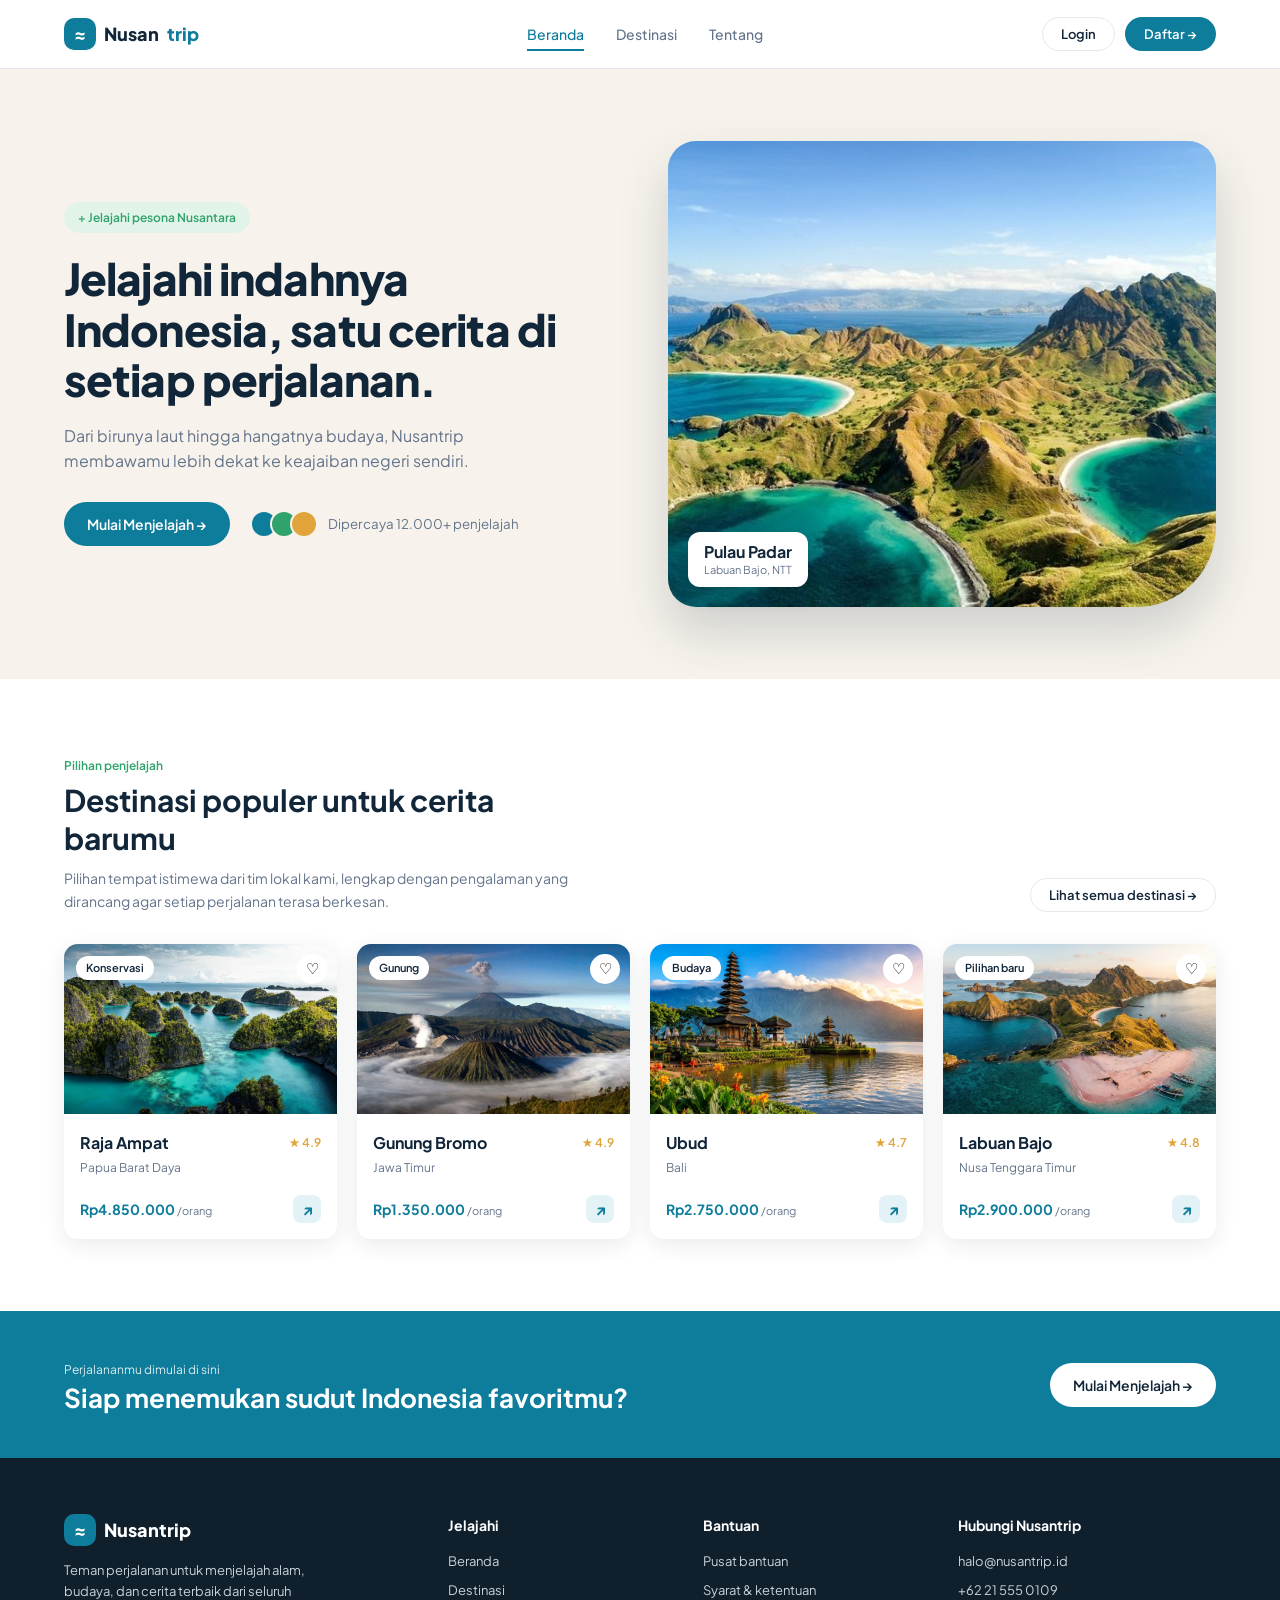
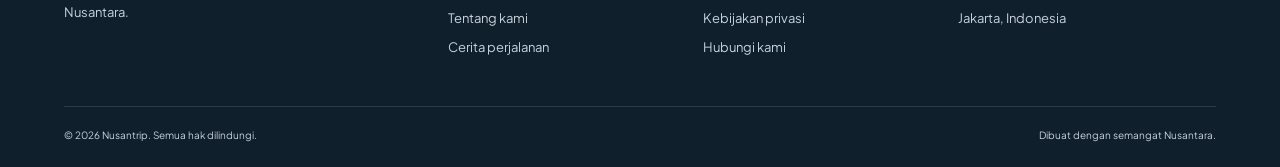
==== index.html @ 9612b887 "BAB 2 HTML: Tambah struktur dan styling halaman index" ====
<!DOCTYPE html>
<html lang="id">
<head>
  <meta charset="UTF-8">
  <meta name="viewport" content="width=device-width, initial-scale=1">
  <title>Nusantrip - Jelajahi Indahnya Indonesia</title>
  <link rel="preconnect" href="https://fonts.googleapis.com">
  <link rel="preconnect" href="https://fonts.gstatic.com" crossorigin>
  <link href="https://fonts.googleapis.com/css2?family=Plus+Jakarta+Sans:wght@400;500;600;700;800&display=swap" rel="stylesheet">
  <link rel="stylesheet" href="css/style.css">
  <link rel="stylesheet" href="css/index.css">
</head>
<body>

  <header class="navbar">
    <div class="container navbar-inner">
      <a href="index.html" class="logo"><span class="logo-icon">≈</span>Nusan<span>trip</span></a>

      <input type="checkbox" id="menu-toggle" class="menu-toggle">
      <label for="menu-toggle" class="hamburger" aria-label="Buka menu">☰</label>

      <nav class="nav-menu">
        <ul>
          <li><a href="index.html" class="active">Beranda</a></li>
          <li><a href="#destinasi">Destinasi</a></li>
          <li><a href="#tentang">Tentang</a></li>
        </ul>
        <div class="nav-actions">
          <a href="login.html" class="btn btn-outline btn-sm">Login</a>
          <a href="register.html" class="btn btn-primary btn-sm">Daftar →</a>
        </div>
      </nav>
    </div>
  </header>

  <main>
    <section class="hero" id="tentang">
      <div class="container hero-inner">
        <div class="hero-text">
          <span class="badge">+ Jelajahi pesona Nusantara</span>
          <h1>Jelajahi indahnya Indonesia, satu cerita di setiap perjalanan.</h1>
          <p>Dari birunya laut hingga hangatnya budaya, Nusantrip membawamu lebih dekat ke keajaiban negeri sendiri.</p>
          <div class="hero-cta">
            <a href="#destinasi" class="btn btn-primary">Mulai Menjelajah →</a>
            <div class="proof">
              <span class="avatars"><i></i><i></i><i></i></span>
              <small>Dipercaya 12.000+ penjelajah</small>
            </div>
          </div>
        </div>
        <div class="hero-image">
          <img src="img/hero-pulau-padar.jpg" alt="Pemandangan Pulau Padar">
          <div class="location-tag">
            <strong>Pulau Padar</strong>
            <small>Labuan Bajo, NTT</small>
          </div>
        </div>
      </div>
    </section>

    <section class="destinations" id="destinasi">
      <div class="container">
        <div class="section-head">
          <div>
            <span class="eyebrow">Pilihan penjelajah</span>
            <h2>Destinasi populer untuk cerita barumu</h2>
            <p>Pilihan tempat istimewa dari tim lokal kami, lengkap dengan pengalaman yang dirancang agar setiap perjalanan terasa berkesan.</p>
          </div>
          <a href="#destinasi" class="btn btn-outline btn-sm">Lihat semua destinasi →</a>
        </div>

        <div class="cards">
          <article class="card">
            <div class="card-img">
              <img src="img/raja-ampat.jpg" alt="Raja Ampat">
              <span class="tag">Konservasi</span><button class="fav" aria-label="Simpan">♡</button>
            </div>
            <div class="card-body">
              <div class="card-title"><h3>Raja Ampat</h3><span class="rating">★ 4.9</span></div>
              <p class="place">Papua Barat Daya</p>
              <div class="card-foot"><span class="price">Rp4.850.000 <small>/orang</small></span><a href="#" class="go" aria-label="Lihat Raja Ampat">↗</a></div>
            </div>
          </article>

          <article class="card">
            <div class="card-img">
              <img src="img/gunung-bromo.jpg" alt="Gunung Bromo">
              <span class="tag">Gunung</span><button class="fav" aria-label="Simpan">♡</button>
            </div>
            <div class="card-body">
              <div class="card-title"><h3>Gunung Bromo</h3><span class="rating">★ 4.9</span></div>
              <p class="place">Jawa Timur</p>
              <div class="card-foot"><span class="price">Rp1.350.000 <small>/orang</small></span><a href="#" class="go" aria-label="Lihat Gunung Bromo">↗</a></div>
            </div>
          </article>

          <article class="card">
            <div class="card-img">
              <img src="img/ubud.jpg" alt="Ubud">
              <span class="tag">Budaya</span><button class="fav" aria-label="Simpan">♡</button>
            </div>
            <div class="card-body">
              <div class="card-title"><h3>Ubud</h3><span class="rating">★ 4.7</span></div>
              <p class="place">Bali</p>
              <div class="card-foot"><span class="price">Rp2.750.000 <small>/orang</small></span><a href="#" class="go" aria-label="Lihat Ubud">↗</a></div>
            </div>
          </article>

          <article class="card">
            <div class="card-img">
              <img src="img/labuan-bajo.jpg" alt="Labuan Bajo">
              <span class="tag">Pilihan baru</span><button class="fav" aria-label="Simpan">♡</button>
            </div>
            <div class="card-body">
              <div class="card-title"><h3>Labuan Bajo</h3><span class="rating">★ 4.8</span></div>
              <p class="place">Nusa Tenggara Timur</p>
              <div class="card-foot"><span class="price">Rp2.900.000 <small>/orang</small></span><a href="#" class="go" aria-label="Lihat Labuan Bajo">↗</a></div>
            </div>
          </article>
        </div>
      </div>
    </section>

    <section class="cta">
      <div class="container cta-inner">
        <div>
          <small>Perjalananmu dimulai di sini</small>
          <h2>Siap menemukan sudut Indonesia favoritmu?</h2>
        </div>
        <a href="register.html" class="btn btn-white">Mulai Menjelajah →</a>
      </div>
    </section>
  </main>

  <footer class="footer">
    <div class="container">
      <div class="footer-grid">
        <div class="footer-brand">
          <a href="index.html" class="logo"><span class="logo-icon">≈</span>Nusantrip</a>
          <p>Teman perjalanan untuk menjelajah alam, budaya, dan cerita terbaik dari seluruh Nusantara.</p>
        </div>
        <div>
          <h4>Jelajahi</h4>
          <ul>
            <li><a href="index.html">Beranda</a></li>
            <li><a href="#destinasi">Destinasi</a></li>
            <li><a href="#tentang">Tentang kami</a></li>
            <li><a href="#">Cerita perjalanan</a></li>
          </ul>
        </div>
        <div>
          <h4>Bantuan</h4>
          <ul>
            <li><a href="#">Pusat bantuan</a></li>
            <li><a href="#">Syarat &amp; ketentuan</a></li>
            <li><a href="#">Kebijakan privasi</a></li>
            <li><a href="#">Hubungi kami</a></li>
          </ul>
        </div>
        <div>
          <h4>Hubungi Nusantrip</h4>
          <ul>
            <li>halo@nusantrip.id</li>
            <li>+62 21 555 0109</li>
            <li>Jakarta, Indonesia</li>
          </ul>
        </div>
      </div>
      <div class="footer-bottom">
        <small>© 2026 Nusantrip. Semua hak dilindungi.</small>
        <small>Dibuat dengan semangat Nusantara.</small>
      </div>
    </div>
  </footer>

</body>
</html>
---- css/style.css ----
/* ===== Variabel & reset ===== */
:root {
  --primary: #0e7c9b;
  --primary-dark: #0a6179;
  --accent: #2fa36b;
  --ink: #12263a;
  --muted: #64748b;
  --cream: #f7f3ec;
  --line: #e5e9ee;
  --white: #ffffff;
  --footer: #0f1f2c;
  --radius: 14px;
  --font: "Plus Jakarta Sans", system-ui, -apple-system, "Segoe UI", sans-serif;
}

* { margin: 0; padding: 0; box-sizing: border-box; }
html { scroll-behavior: smooth; }
body { font-family: var(--font); color: var(--ink); background: var(--white); line-height: 1.6; }
img { display: block; width: 100%; height: 100%; object-fit: cover; }
a { color: inherit; text-decoration: none; }
ul { list-style: none; }
.container { width: 100%; max-width: 1200px; margin: 0 auto; padding: 0 24px; }

:focus-visible { outline: 3px solid var(--accent); outline-offset: 2px; }

/* ===== Tombol ===== */
.btn {
  display: inline-flex; align-items: center; justify-content: center; gap: 6px;
  padding: 12px 22px; border-radius: 999px; border: 1px solid transparent;
  font: 600 14px var(--font); cursor: pointer; transition: background .2s, color .2s;
}
.btn-sm { padding: 8px 18px; font-size: 13px; }
.btn-primary { background: var(--primary); color: var(--white); }
.btn-primary:hover { background: var(--primary-dark); }
.btn-outline { background: var(--white); color: var(--ink); border-color: var(--line); }
.btn-outline:hover { border-color: var(--primary); color: var(--primary); }
.btn-white { background: var(--white); color: var(--ink); }
.btn-white:hover { background: var(--cream); }

/* ===== Logo & navbar ===== */
.logo { display: inline-flex; align-items: center; gap: 8px; font-weight: 800; font-size: 18px; }
.logo span:last-child { color: var(--primary); }
.logo-icon {
  display: grid; place-items: center; width: 32px; height: 32px; border-radius: 10px;
  background: var(--primary); color: var(--white) !important; font-size: 18px;
}
.navbar { position: sticky; top: 0; z-index: 10; background: var(--white); border-bottom: 1px solid var(--line); }
.navbar-inner { display: flex; align-items: center; justify-content: space-between; height: 68px; }
.nav-menu { display: flex; align-items: center; flex: 1; justify-content: space-between; margin-left: 48px; }
.nav-menu ul { display: flex; gap: 32px; margin: 0 auto; }
.nav-menu ul a { font-size: 14px; font-weight: 500; color: var(--muted); padding: 6px 0; }
.nav-menu ul a:hover, .nav-menu ul a.active { color: var(--primary); }
.nav-menu ul a.active { border-bottom: 2px solid var(--primary); }
.nav-actions { display: flex; gap: 10px; }
.menu-toggle, .hamburger { display: none; }

/* ===== Footer ===== */
.footer { background: var(--footer); color: #c6d2dc; padding: 56px 0 24px; }
.footer .logo { color: var(--white); }
.footer-grid { display: grid; grid-template-columns: 1.6fr 1fr 1fr 1.2fr; gap: 40px; }
.footer-brand p { margin-top: 14px; font-size: 13px; max-width: 280px; }
.footer h4 { color: var(--white); font-size: 14px; margin-bottom: 14px; }
.footer li { font-size: 13px; margin-bottom: 8px; }
.footer a:hover { color: var(--white); }
.footer-bottom {
  display: flex; justify-content: space-between; gap: 12px; flex-wrap: wrap;
  margin-top: 40px; padding-top: 20px; border-top: 1px solid rgba(255,255,255,.12); font-size: 12px;
}

/* ===== Responsive: navbar & footer ===== */
@media (max-width: 900px) {
  .footer-grid { grid-template-columns: 1fr 1fr; }
}
@media (max-width: 768px) {
  .hamburger {
    display: grid; place-items: center; width: 40px; height: 40px; cursor: pointer;
    border: 1px solid var(--line); border-radius: 10px; font-size: 20px;
  }
  .nav-menu {
    display: none; position: absolute; top: 68px; left: 0; right: 0; margin: 0;
    flex-direction: column; align-items: stretch; gap: 16px; padding: 20px 24px;
    background: var(--white); border-bottom: 1px solid var(--line);
  }
  .menu-toggle:checked ~ .nav-menu { display: flex; }
  .nav-menu ul { flex-direction: column; gap: 8px; margin: 0; }
  .nav-actions .btn { flex: 1; }
}
@media (max-width: 520px) {
  .footer-grid { grid-template-columns: 1fr; }
}
---- css/index.css ----
/* ===== Hero ===== */
.hero { background: var(--cream); padding: 72px 0; }
.hero-inner { display: grid; grid-template-columns: 1fr 1fr; gap: 56px; align-items: center; }
.badge {
  display: inline-block; padding: 6px 14px; border-radius: 999px; margin-bottom: 20px;
  background: #e2f4ea; color: var(--accent); font-size: 12px; font-weight: 600;
}
.hero h1 { font-size: 44px; line-height: 1.15; font-weight: 800; letter-spacing: -0.02em; }
.hero-text p { margin: 18px 0 28px; color: var(--muted); max-width: 440px; }
.hero-cta { display: flex; align-items: center; flex-wrap: wrap; gap: 20px; }
.proof { display: flex; align-items: center; gap: 10px; color: var(--muted); }
.avatars { display: flex; }
.avatars i {
  width: 28px; height: 28px; border-radius: 50%; border: 2px solid var(--cream);
  margin-left: -8px; background: var(--primary);
}
.avatars i:first-child { margin-left: 0; }
.avatars i:nth-child(2) { background: var(--accent); }
.avatars i:nth-child(3) { background: #e0a43a; }

.hero-image {
  position: relative; aspect-ratio: 4 / 3.4; background: #cfd9df;
  border-radius: 28px 28px 80px 28px; box-shadow: 0 24px 50px rgba(18, 38, 58, .18);
}
.hero-image img { border-radius: inherit; }
.location-tag {
  position: absolute; left: 20px; bottom: 20px; padding: 10px 16px;
  background: var(--white); border-radius: 12px; box-shadow: 0 8px 20px rgba(0,0,0,.12);
}
.location-tag strong, .location-tag small { display: block; line-height: 1.3; }
.location-tag small { color: var(--muted); font-size: 11px; }

/* ===== Destinasi ===== */
.destinations { padding: 72px 0; }
.section-head { display: flex; justify-content: space-between; align-items: flex-end; gap: 24px; margin-bottom: 32px; }
.eyebrow { color: var(--accent); font-size: 12px; font-weight: 600; }
.section-head h2 { font-size: 30px; line-height: 1.25; margin: 6px 0 10px; max-width: 520px; }
.section-head p { color: var(--muted); font-size: 14px; max-width: 560px; }

.cards { display: grid; grid-template-columns: repeat(4, 1fr); gap: 20px; }
.card { background: var(--white); border-radius: var(--radius); box-shadow: 0 6px 22px rgba(18, 38, 58, .09); overflow: hidden; }
.card-img { position: relative; height: 170px; background: #cfd9df; }
.tag {
  position: absolute; top: 12px; left: 12px; padding: 3px 10px; border-radius: 999px;
  background: var(--white); font-size: 11px; font-weight: 600;
}
.fav {
  position: absolute; top: 10px; right: 10px; width: 30px; height: 30px; border: 0; border-radius: 50%;
  background: var(--white); cursor: pointer; font-size: 15px;
}
.fav:hover { color: #e0475b; }
.card-body { padding: 16px; }
.card-title { display: flex; justify-content: space-between; align-items: center; }
.card-title h3 { font-size: 16px; }
.rating { font-size: 12px; font-weight: 600; color: #e0a43a; }
.place { font-size: 12px; color: var(--muted); margin: 2px 0 18px; }
.card-foot { display: flex; justify-content: space-between; align-items: center; }
.price { font-size: 14px; font-weight: 700; color: var(--primary); }
.price small { font-weight: 400; color: var(--muted); font-size: 11px; }
.go {
  display: grid; place-items: center; width: 28px; height: 28px; border-radius: 8px;
  background: #e3f2f6; color: var(--primary); font-weight: 700;
}
.go:hover { background: var(--primary); color: var(--white); }

/* ===== CTA ===== */
.cta { background: var(--primary); color: var(--white); padding: 44px 0; }
.cta-inner { display: flex; justify-content: space-between; align-items: center; gap: 24px; }
.cta small { font-size: 12px; opacity: .85; }
.cta h2 { font-size: 26px; line-height: 1.3; }

/* ===== Responsive: Index ===== */
@media (max-width: 1024px) {
  .cards { grid-template-columns: repeat(2, 1fr); }
  .hero h1 { font-size: 38px; }
}
@media (max-width: 768px) {
  .hero { padding: 48px 0; }
  .hero-inner { grid-template-columns: 1fr; gap: 36px; }
  .hero h1 { font-size: 32px; }
  .section-head, .cta-inner { flex-direction: column; align-items: flex-start; }
  .destinations { padding: 48px 0; }
}
@media (max-width: 520px) {
  .cards { grid-template-columns: 1fr; }
  .hero h1 { font-size: 28px; }
  .section-head h2 { font-size: 24px; }
  .cta h2 { font-size: 22px; }
}
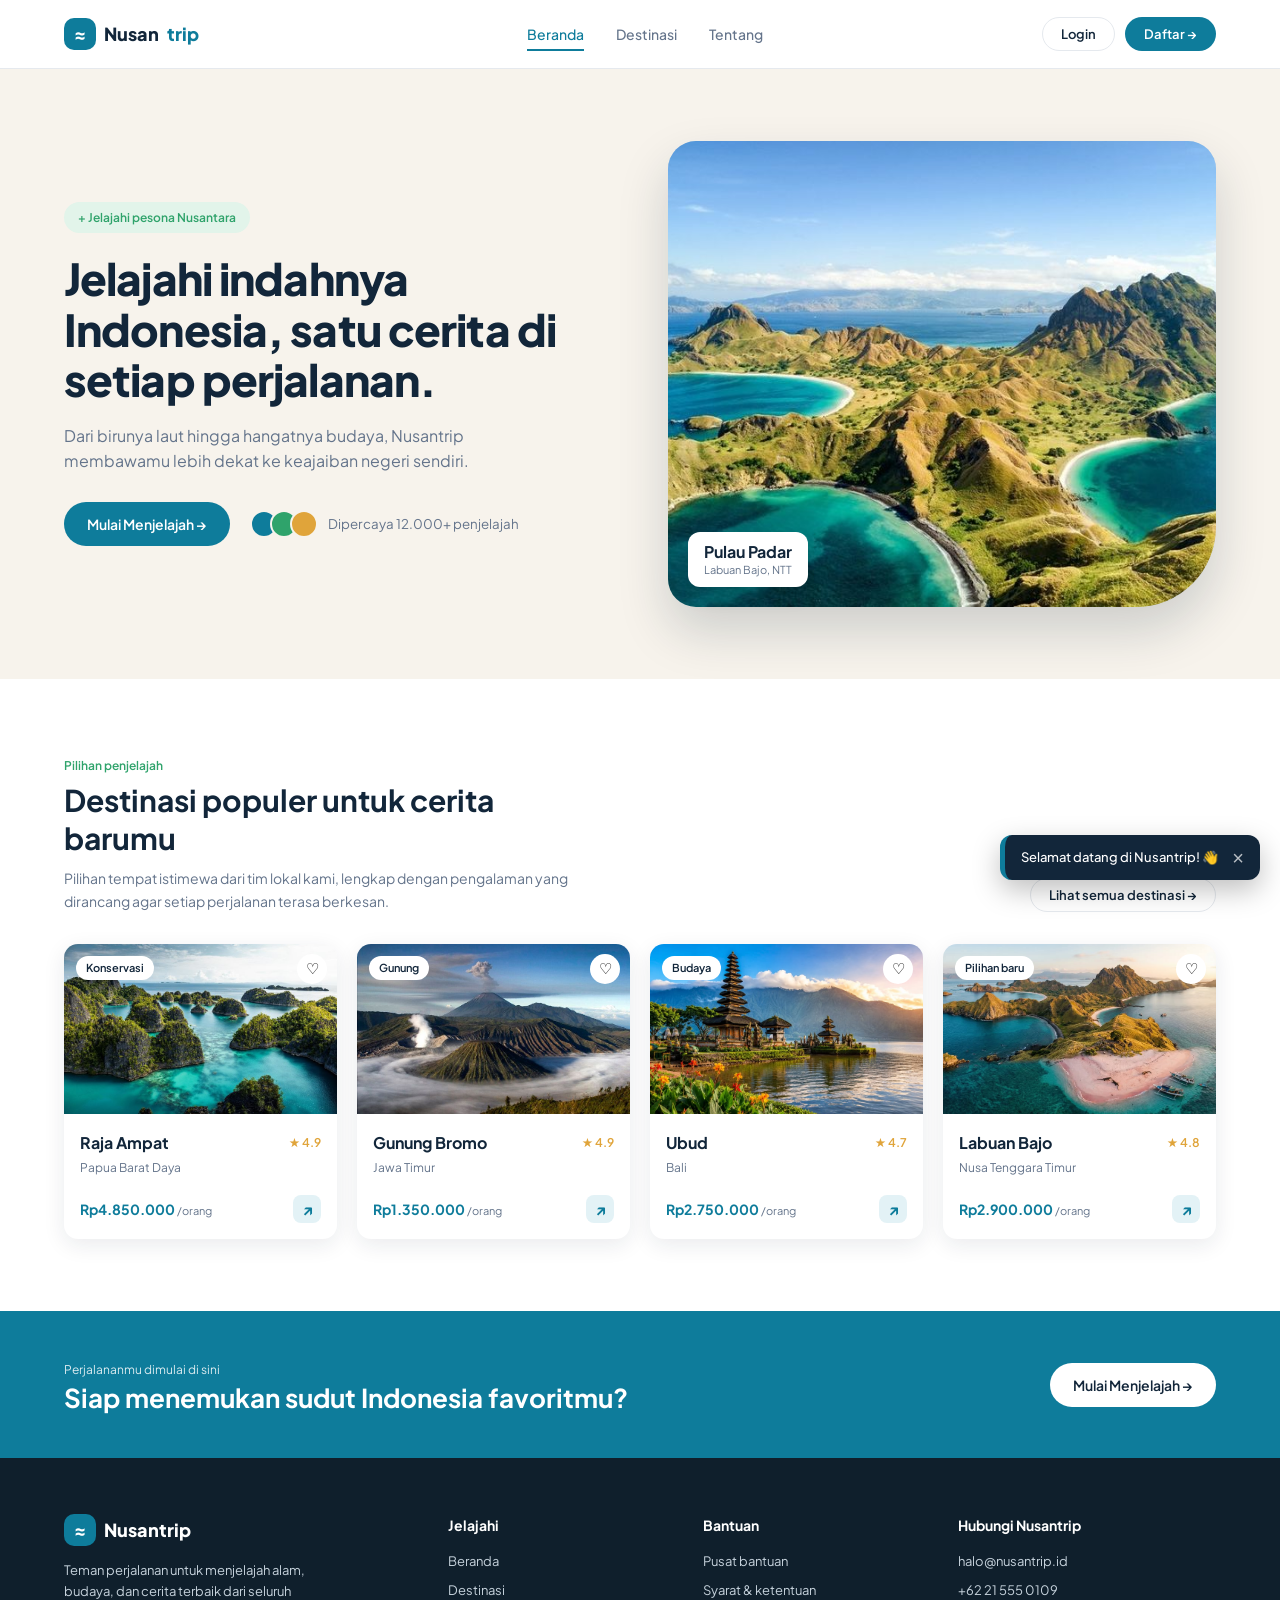
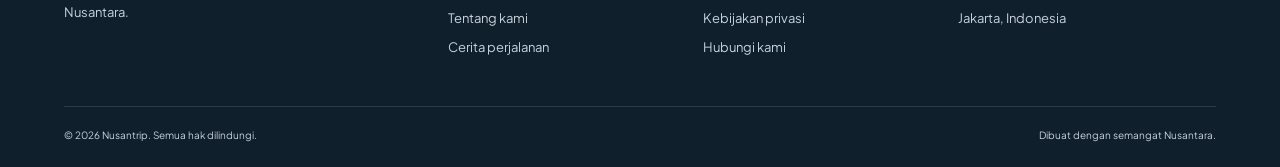
==== commit 0cf3da82: "BAB 4 JS: Tambah popup box, event, web storage, fetch, dan popup modal" ====
--- a/index.html
+++ b/index.html
@@ -1,177 +1,202 @@
-<!DOCTYPE html>
+<!doctype html>
 <html lang="id">
-<head>
-  <meta charset="UTF-8">
-  <meta name="viewport" content="width=device-width, initial-scale=1">
-  <title>Nusantrip - Jelajahi Indahnya Indonesia</title>
-  <link rel="preconnect" href="https://fonts.googleapis.com">
-  <link rel="preconnect" href="https://fonts.gstatic.com" crossorigin>
-  <link href="https://fonts.googleapis.com/css2?family=Plus+Jakarta+Sans:wght@400;500;600;700;800&display=swap" rel="stylesheet">
-  <link rel="stylesheet" href="css/style.css">
-  <link rel="stylesheet" href="css/index.css">
-</head>
-<body>
-
-  <header class="navbar">
-    <div class="container navbar-inner">
-      <a href="index.html" class="logo"><span class="logo-icon">≈</span>Nusan<span>trip</span></a>
-
-      <input type="checkbox" id="menu-toggle" class="menu-toggle">
-      <label for="menu-toggle" class="hamburger" aria-label="Buka menu">☰</label>
-
-      <nav class="nav-menu">
-        <ul>
-          <li><a href="index.html" class="active">Beranda</a></li>
-          <li><a href="#destinasi">Destinasi</a></li>
-          <li><a href="#tentang">Tentang</a></li>
-        </ul>
-        <div class="nav-actions">
-          <a href="login.html" class="btn btn-outline btn-sm">Login</a>
-          <a href="register.html" class="btn btn-primary btn-sm">Daftar →</a>
-        </div>
-      </nav>
-    </div>
-  </header>
-
-  <main>
-    <section class="hero" id="tentang">
-      <div class="container hero-inner">
-        <div class="hero-text">
-          <span class="badge">+ Jelajahi pesona Nusantara</span>
-          <h1>Jelajahi indahnya Indonesia, satu cerita di setiap perjalanan.</h1>
-          <p>Dari birunya laut hingga hangatnya budaya, Nusantrip membawamu lebih dekat ke keajaiban negeri sendiri.</p>
-          <div class="hero-cta">
-            <a href="#destinasi" class="btn btn-primary">Mulai Menjelajah →</a>
-            <div class="proof">
-              <span class="avatars"><i></i><i></i><i></i></span>
-              <small>Dipercaya 12.000+ penjelajah</small>
+  <head>
+    <meta charset="UTF-8" />
+    <meta name="viewport" content="width=device-width, initial-scale=1" />
+    <title>Nusantrip - Jelajahi Indahnya Indonesia</title>
+    <link rel="preconnect" href="https://fonts.googleapis.com" />
+    <link rel="preconnect" href="https://fonts.gstatic.com" crossorigin />
+    <link href="https://fonts.googleapis.com/css2?family=Plus+Jakarta+Sans:wght@400;500;600;700;800&display=swap" rel="stylesheet" />
+    <link rel="stylesheet" href="css/style.css" />
+    <link rel="stylesheet" href="css/index.css" />
+  </head>
+  <body>
+    <header class="navbar">
+      <div class="container navbar-inner">
+        <a href="index.html" class="logo"><span class="logo-icon">≈</span>Nusan<span>trip</span></a>
+
+        <input type="checkbox" id="menu-toggle" class="menu-toggle" />
+        <label for="menu-toggle" class="hamburger" aria-label="Buka menu">☰</label>
+
+        <nav class="nav-menu">
+          <ul>
+            <li><a href="index.html" class="active">Beranda</a></li>
+            <li><a href="#destinasi">Destinasi</a></li>
+            <li><a href="#tentang">Tentang</a></li>
+          </ul>
+          <div class="nav-actions">
+            <a href="login.html" class="btn btn-outline btn-sm">Login</a>
+            <a href="register.html" class="btn btn-primary btn-sm">Daftar →</a>
+          </div>
+        </nav>
+      </div>
+    </header>
+
+    <main>
+      <section class="hero" id="tentang">
+        <div class="container hero-inner">
+          <div class="hero-text">
+            <span class="badge">+ Jelajahi pesona Nusantara</span>
+            <h1>Jelajahi indahnya Indonesia, satu cerita di setiap perjalanan.</h1>
+            <p>Dari birunya laut hingga hangatnya budaya, Nusantrip membawamu lebih dekat ke keajaiban negeri sendiri.</p>
+            <div class="hero-cta">
+              <a href="#destinasi" class="btn btn-primary">Mulai Menjelajah →</a>
+              <div class="proof">
+                <span class="avatars"><i></i><i></i><i></i></span>
+                <small>Dipercaya 12.000+ penjelajah</small>
+              </div>
             </div>
           </div>
-        </div>
-        <div class="hero-image">
-          <img src="img/hero-pulau-padar.jpg" alt="Pemandangan Pulau Padar">
-          <div class="location-tag">
-            <strong>Pulau Padar</strong>
-            <small>Labuan Bajo, NTT</small>
-          </div>
+          <div class="hero-image">
+            <img src="img/hero-pulau-padar.jpg" alt="Pemandangan Pulau Padar" />
+            <div class="location-tag">
+              <strong>Pulau Padar</strong>
+              <small>Labuan Bajo, NTT</small>
+            </div>
+          </div>
+        </div>
+      </section>
+
+      <section class="destinations" id="destinasi">
+        <div class="container">
+          <div class="section-head">
+            <div>
+              <span class="eyebrow">Pilihan penjelajah</span>
+              <h2>Destinasi populer untuk cerita barumu</h2>
+              <p>Pilihan tempat istimewa dari tim lokal kami, lengkap dengan pengalaman yang dirancang agar setiap perjalanan terasa berkesan.</p>
+            </div>
+            <a href="#destinasi" class="btn btn-outline btn-sm">Lihat semua destinasi →</a>
+          </div>
+
+          <div class="cards">
+            <article class="card">
+              <div class="card-img">
+                <img src="img/raja-ampat.jpg" alt="Raja Ampat" />
+                <span class="tag">Konservasi</span><button class="fav" aria-label="Simpan">♡</button>
+              </div>
+              <div class="card-body">
+                <div class="card-title">
+                  <h3>Raja Ampat</h3>
+                  <span class="rating">★ 4.9</span>
+                </div>
+                <p class="place">Papua Barat Daya</p>
+                <div class="card-foot">
+                  <span class="price">Rp4.850.000 <small>/orang</small></span
+                  ><a href="#" class="go" aria-label="Lihat Raja Ampat">↗</a>
+                </div>
+              </div>
+            </article>
+
+            <article class="card">
+              <div class="card-img">
+                <img src="img/gunung-bromo.jpg" alt="Gunung Bromo" />
+                <span class="tag">Gunung</span><button class="fav" aria-label="Simpan">♡</button>
+              </div>
+              <div class="card-body">
+                <div class="card-title">
+                  <h3>Gunung Bromo</h3>
+                  <span class="rating">★ 4.9</span>
+                </div>
+                <p class="place">Jawa Timur</p>
+                <div class="card-foot">
+                  <span class="price">Rp1.350.000 <small>/orang</small></span
+                  ><a href="#" class="go" aria-label="Lihat Gunung Bromo">↗</a>
+                </div>
+              </div>
+            </article>
+
+            <article class="card">
+              <div class="card-img">
+                <img src="img/ubud.jpg" alt="Ubud" />
+                <span class="tag">Budaya</span><button class="fav" aria-label="Simpan">♡</button>
+              </div>
+              <div class="card-body">
+                <div class="card-title">
+                  <h3>Ubud</h3>
+                  <span class="rating">★ 4.7</span>
+                </div>
+                <p class="place">Bali</p>
+                <div class="card-foot">
+                  <span class="price">Rp2.750.000 <small>/orang</small></span
+                  ><a href="#" class="go" aria-label="Lihat Ubud">↗</a>
+                </div>
+              </div>
+            </article>
+
+            <article class="card">
+              <div class="card-img">
+                <img src="img/labuan-bajo.jpg" alt="Labuan Bajo" />
+                <span class="tag">Pilihan baru</span><button class="fav" aria-label="Simpan">♡</button>
+              </div>
+              <div class="card-body">
+                <div class="card-title">
+                  <h3>Labuan Bajo</h3>
+                  <span class="rating">★ 4.8</span>
+                </div>
+                <p class="place">Nusa Tenggara Timur</p>
+                <div class="card-foot">
+                  <span class="price">Rp2.900.000 <small>/orang</small></span
+                  ><a href="#" class="go" aria-label="Lihat Labuan Bajo">↗</a>
+                </div>
+              </div>
+            </article>
+          </div>
+        </div>
+      </section>
+
+      <section class="cta">
+        <div class="container cta-inner">
+          <div>
+            <small>Perjalananmu dimulai di sini</small>
+            <h2>Siap menemukan sudut Indonesia favoritmu?</h2>
+          </div>
+          <a href="register.html" class="btn btn-white">Mulai Menjelajah →</a>
+        </div>
+      </section>
+    </main>
+
+    <footer class="footer">
+      <div class="container">
+        <div class="footer-grid">
+          <div class="footer-brand">
+            <a href="index.html" class="logo"><span class="logo-icon">≈</span>Nusantrip</a>
+            <p>Teman perjalanan untuk menjelajah alam, budaya, dan cerita terbaik dari seluruh Nusantara.</p>
+          </div>
+          <div>
+            <h4>Jelajahi</h4>
+            <ul>
+              <li><a href="index.html">Beranda</a></li>
+              <li><a href="#destinasi">Destinasi</a></li>
+              <li><a href="#tentang">Tentang kami</a></li>
+              <li><a href="#">Cerita perjalanan</a></li>
+            </ul>
+          </div>
+          <div>
+            <h4>Bantuan</h4>
+            <ul>
+              <li><a href="#">Pusat bantuan</a></li>
+              <li><a href="#">Syarat &amp; ketentuan</a></li>
+              <li><a href="#">Kebijakan privasi</a></li>
+              <li><a href="#">Hubungi kami</a></li>
+            </ul>
+          </div>
+          <div>
+            <h4>Hubungi Nusantrip</h4>
+            <ul>
+              <li>halo@nusantrip.id</li>
+              <li>+62 21 555 0109</li>
+              <li>Jakarta, Indonesia</li>
+            </ul>
+          </div>
+        </div>
+        <div class="footer-bottom">
+          <small>© <span id="tahun">2026</span> Nusantrip. Semua hak dilindungi.</small>
+          <small>Dibuat dengan semangat Nusantara.</small>
         </div>
       </div>
-    </section>
-
-    <section class="destinations" id="destinasi">
-      <div class="container">
-        <div class="section-head">
-          <div>
-            <span class="eyebrow">Pilihan penjelajah</span>
-            <h2>Destinasi populer untuk cerita barumu</h2>
-            <p>Pilihan tempat istimewa dari tim lokal kami, lengkap dengan pengalaman yang dirancang agar setiap perjalanan terasa berkesan.</p>
-          </div>
-          <a href="#destinasi" class="btn btn-outline btn-sm">Lihat semua destinasi →</a>
-        </div>
-
-        <div class="cards">
-          <article class="card">
-            <div class="card-img">
-              <img src="img/raja-ampat.jpg" alt="Raja Ampat">
-              <span class="tag">Konservasi</span><button class="fav" aria-label="Simpan">♡</button>
-            </div>
-            <div class="card-body">
-              <div class="card-title"><h3>Raja Ampat</h3><span class="rating">★ 4.9</span></div>
-              <p class="place">Papua Barat Daya</p>
-              <div class="card-foot"><span class="price">Rp4.850.000 <small>/orang</small></span><a href="#" class="go" aria-label="Lihat Raja Ampat">↗</a></div>
-            </div>
-          </article>
-
-          <article class="card">
-            <div class="card-img">
-              <img src="img/gunung-bromo.jpg" alt="Gunung Bromo">
-              <span class="tag">Gunung</span><button class="fav" aria-label="Simpan">♡</button>
-            </div>
-            <div class="card-body">
-              <div class="card-title"><h3>Gunung Bromo</h3><span class="rating">★ 4.9</span></div>
-              <p class="place">Jawa Timur</p>
-              <div class="card-foot"><span class="price">Rp1.350.000 <small>/orang</small></span><a href="#" class="go" aria-label="Lihat Gunung Bromo">↗</a></div>
-            </div>
-          </article>
-
-          <article class="card">
-            <div class="card-img">
-              <img src="img/ubud.jpg" alt="Ubud">
-              <span class="tag">Budaya</span><button class="fav" aria-label="Simpan">♡</button>
-            </div>
-            <div class="card-body">
-              <div class="card-title"><h3>Ubud</h3><span class="rating">★ 4.7</span></div>
-              <p class="place">Bali</p>
-              <div class="card-foot"><span class="price">Rp2.750.000 <small>/orang</small></span><a href="#" class="go" aria-label="Lihat Ubud">↗</a></div>
-            </div>
-          </article>
-
-          <article class="card">
-            <div class="card-img">
-              <img src="img/labuan-bajo.jpg" alt="Labuan Bajo">
-              <span class="tag">Pilihan baru</span><button class="fav" aria-label="Simpan">♡</button>
-            </div>
-            <div class="card-body">
-              <div class="card-title"><h3>Labuan Bajo</h3><span class="rating">★ 4.8</span></div>
-              <p class="place">Nusa Tenggara Timur</p>
-              <div class="card-foot"><span class="price">Rp2.900.000 <small>/orang</small></span><a href="#" class="go" aria-label="Lihat Labuan Bajo">↗</a></div>
-            </div>
-          </article>
-        </div>
-      </div>
-    </section>
-
-    <section class="cta">
-      <div class="container cta-inner">
-        <div>
-          <small>Perjalananmu dimulai di sini</small>
-          <h2>Siap menemukan sudut Indonesia favoritmu?</h2>
-        </div>
-        <a href="register.html" class="btn btn-white">Mulai Menjelajah →</a>
-      </div>
-    </section>
-  </main>
-
-  <footer class="footer">
-    <div class="container">
-      <div class="footer-grid">
-        <div class="footer-brand">
-          <a href="index.html" class="logo"><span class="logo-icon">≈</span>Nusantrip</a>
-          <p>Teman perjalanan untuk menjelajah alam, budaya, dan cerita terbaik dari seluruh Nusantara.</p>
-        </div>
-        <div>
-          <h4>Jelajahi</h4>
-          <ul>
-            <li><a href="index.html">Beranda</a></li>
-            <li><a href="#destinasi">Destinasi</a></li>
-            <li><a href="#tentang">Tentang kami</a></li>
-            <li><a href="#">Cerita perjalanan</a></li>
-          </ul>
-        </div>
-        <div>
-          <h4>Bantuan</h4>
-          <ul>
-            <li><a href="#">Pusat bantuan</a></li>
-            <li><a href="#">Syarat &amp; ketentuan</a></li>
-            <li><a href="#">Kebijakan privasi</a></li>
-            <li><a href="#">Hubungi kami</a></li>
-          </ul>
-        </div>
-        <div>
-          <h4>Hubungi Nusantrip</h4>
-          <ul>
-            <li>halo@nusantrip.id</li>
-            <li>+62 21 555 0109</li>
-            <li>Jakarta, Indonesia</li>
-          </ul>
-        </div>
-      </div>
-      <div class="footer-bottom">
-        <small>© 2026 Nusantrip. Semua hak dilindungi.</small>
-        <small>Dibuat dengan semangat Nusantara.</small>
-      </div>
-    </div>
-  </footer>
-
-</body>
+    </footer>
+
+    <script src="js/modal.js"></script>
+    <script src="js/script.js"></script>
+  </body>
 </html>
--- a/css/style.css
+++ b/css/style.css
@@ -13,78 +13,404 @@
   --font: "Plus Jakarta Sans", system-ui, -apple-system, "Segoe UI", sans-serif;
 }
 
-* { margin: 0; padding: 0; box-sizing: border-box; }
-html { scroll-behavior: smooth; }
-body { font-family: var(--font); color: var(--ink); background: var(--white); line-height: 1.6; }
-img { display: block; width: 100%; height: 100%; object-fit: cover; }
-a { color: inherit; text-decoration: none; }
-ul { list-style: none; }
-.container { width: 100%; max-width: 1200px; margin: 0 auto; padding: 0 24px; }
-
-:focus-visible { outline: 3px solid var(--accent); outline-offset: 2px; }
+* {
+  margin: 0;
+  padding: 0;
+  box-sizing: border-box;
+}
+html {
+  scroll-behavior: smooth;
+}
+body {
+  font-family: var(--font);
+  color: var(--ink);
+  background: var(--white);
+  line-height: 1.6;
+}
+img {
+  display: block;
+  width: 100%;
+  height: 100%;
+  object-fit: cover;
+}
+a {
+  color: inherit;
+  text-decoration: none;
+}
+ul {
+  list-style: none;
+}
+.container {
+  width: 100%;
+  max-width: 1200px;
+  margin: 0 auto;
+  padding: 0 24px;
+}
+
+:focus-visible {
+  outline: 3px solid var(--accent);
+  outline-offset: 2px;
+}
 
 /* ===== Tombol ===== */
 .btn {
-  display: inline-flex; align-items: center; justify-content: center; gap: 6px;
-  padding: 12px 22px; border-radius: 999px; border: 1px solid transparent;
-  font: 600 14px var(--font); cursor: pointer; transition: background .2s, color .2s;
-}
-.btn-sm { padding: 8px 18px; font-size: 13px; }
-.btn-primary { background: var(--primary); color: var(--white); }
-.btn-primary:hover { background: var(--primary-dark); }
-.btn-outline { background: var(--white); color: var(--ink); border-color: var(--line); }
-.btn-outline:hover { border-color: var(--primary); color: var(--primary); }
-.btn-white { background: var(--white); color: var(--ink); }
-.btn-white:hover { background: var(--cream); }
+  display: inline-flex;
+  align-items: center;
+  justify-content: center;
+  gap: 6px;
+  padding: 12px 22px;
+  border-radius: 999px;
+  border: 1px solid transparent;
+  font: 600 14px var(--font);
+  cursor: pointer;
+  transition:
+    background 0.2s,
+    color 0.2s;
+}
+.btn-sm {
+  padding: 8px 18px;
+  font-size: 13px;
+}
+.btn-primary {
+  background: var(--primary);
+  color: var(--white);
+}
+.btn-primary:hover {
+  background: var(--primary-dark);
+}
+.btn-outline {
+  background: var(--white);
+  color: var(--ink);
+  border-color: var(--line);
+}
+.btn-outline:hover {
+  border-color: var(--primary);
+  color: var(--primary);
+}
+.btn-white {
+  background: var(--white);
+  color: var(--ink);
+}
+.btn-white:hover {
+  background: var(--cream);
+}
 
 /* ===== Logo & navbar ===== */
-.logo { display: inline-flex; align-items: center; gap: 8px; font-weight: 800; font-size: 18px; }
-.logo span:last-child { color: var(--primary); }
+.logo {
+  display: inline-flex;
+  align-items: center;
+  gap: 8px;
+  font-weight: 800;
+  font-size: 18px;
+}
+.logo span:last-child {
+  color: var(--primary);
+}
 .logo-icon {
-  display: grid; place-items: center; width: 32px; height: 32px; border-radius: 10px;
-  background: var(--primary); color: var(--white) !important; font-size: 18px;
-}
-.navbar { position: sticky; top: 0; z-index: 10; background: var(--white); border-bottom: 1px solid var(--line); }
-.navbar-inner { display: flex; align-items: center; justify-content: space-between; height: 68px; }
-.nav-menu { display: flex; align-items: center; flex: 1; justify-content: space-between; margin-left: 48px; }
-.nav-menu ul { display: flex; gap: 32px; margin: 0 auto; }
-.nav-menu ul a { font-size: 14px; font-weight: 500; color: var(--muted); padding: 6px 0; }
-.nav-menu ul a:hover, .nav-menu ul a.active { color: var(--primary); }
-.nav-menu ul a.active { border-bottom: 2px solid var(--primary); }
-.nav-actions { display: flex; gap: 10px; }
-.menu-toggle, .hamburger { display: none; }
+  display: grid;
+  place-items: center;
+  width: 32px;
+  height: 32px;
+  border-radius: 10px;
+  background: var(--primary);
+  color: var(--white) !important;
+  font-size: 18px;
+}
+.navbar {
+  position: sticky;
+  top: 0;
+  z-index: 10;
+  background: var(--white);
+  border-bottom: 1px solid var(--line);
+}
+.navbar-inner {
+  display: flex;
+  align-items: center;
+  justify-content: space-between;
+  height: 68px;
+}
+.nav-menu {
+  display: flex;
+  align-items: center;
+  flex: 1;
+  justify-content: space-between;
+  margin-left: 48px;
+}
+.nav-menu ul {
+  display: flex;
+  gap: 32px;
+  margin: 0 auto;
+}
+.nav-menu ul a {
+  font-size: 14px;
+  font-weight: 500;
+  color: var(--muted);
+  padding: 6px 0;
+}
+.nav-menu ul a:hover,
+.nav-menu ul a.active {
+  color: var(--primary);
+}
+.nav-menu ul a.active {
+  border-bottom: 2px solid var(--primary);
+}
+.nav-actions {
+  display: flex;
+  gap: 10px;
+}
+.menu-toggle,
+.hamburger {
+  display: none;
+}
 
 /* ===== Footer ===== */
-.footer { background: var(--footer); color: #c6d2dc; padding: 56px 0 24px; }
-.footer .logo { color: var(--white); }
-.footer-grid { display: grid; grid-template-columns: 1.6fr 1fr 1fr 1.2fr; gap: 40px; }
-.footer-brand p { margin-top: 14px; font-size: 13px; max-width: 280px; }
-.footer h4 { color: var(--white); font-size: 14px; margin-bottom: 14px; }
-.footer li { font-size: 13px; margin-bottom: 8px; }
-.footer a:hover { color: var(--white); }
+.footer {
+  background: var(--footer);
+  color: #c6d2dc;
+  padding: 56px 0 24px;
+}
+.footer .logo {
+  color: var(--white);
+}
+.footer-grid {
+  display: grid;
+  grid-template-columns: 1.6fr 1fr 1fr 1.2fr;
+  gap: 40px;
+}
+.footer-brand p {
+  margin-top: 14px;
+  font-size: 13px;
+  max-width: 280px;
+}
+.footer h4 {
+  color: var(--white);
+  font-size: 14px;
+  margin-bottom: 14px;
+}
+.footer li {
+  font-size: 13px;
+  margin-bottom: 8px;
+}
+.footer a:hover {
+  color: var(--white);
+}
 .footer-bottom {
-  display: flex; justify-content: space-between; gap: 12px; flex-wrap: wrap;
-  margin-top: 40px; padding-top: 20px; border-top: 1px solid rgba(255,255,255,.12); font-size: 12px;
+  display: flex;
+  justify-content: space-between;
+  gap: 12px;
+  flex-wrap: wrap;
+  margin-top: 40px;
+  padding-top: 20px;
+  border-top: 1px solid rgba(255, 255, 255, 0.12);
+  font-size: 12px;
 }
 
 /* ===== Responsive: navbar & footer ===== */
 @media (max-width: 900px) {
-  .footer-grid { grid-template-columns: 1fr 1fr; }
+  .footer-grid {
+    grid-template-columns: 1fr 1fr;
+  }
 }
 @media (max-width: 768px) {
   .hamburger {
-    display: grid; place-items: center; width: 40px; height: 40px; cursor: pointer;
-    border: 1px solid var(--line); border-radius: 10px; font-size: 20px;
+    display: grid;
+    place-items: center;
+    width: 40px;
+    height: 40px;
+    cursor: pointer;
+    border: 1px solid var(--line);
+    border-radius: 10px;
+    font-size: 20px;
   }
   .nav-menu {
-    display: none; position: absolute; top: 68px; left: 0; right: 0; margin: 0;
-    flex-direction: column; align-items: stretch; gap: 16px; padding: 20px 24px;
-    background: var(--white); border-bottom: 1px solid var(--line);
-  }
-  .menu-toggle:checked ~ .nav-menu { display: flex; }
-  .nav-menu ul { flex-direction: column; gap: 8px; margin: 0; }
-  .nav-actions .btn { flex: 1; }
+    display: none;
+    position: absolute;
+    top: 68px;
+    left: 0;
+    right: 0;
+    margin: 0;
+    flex-direction: column;
+    align-items: stretch;
+    gap: 16px;
+    padding: 20px 24px;
+    background: var(--white);
+    border-bottom: 1px solid var(--line);
+  }
+  .menu-toggle:checked ~ .nav-menu {
+    display: flex;
+  }
+  .nav-menu ul {
+    flex-direction: column;
+    gap: 8px;
+    margin: 0;
+  }
+  .nav-actions .btn {
+    flex: 1;
+  }
 }
 @media (max-width: 520px) {
-  .footer-grid { grid-template-columns: 1fr; }
-}
+  .footer-grid {
+    grid-template-columns: 1fr;
+  }
+}
+
+/* ===== Navbar saat di-scroll (BAB 3) ===== */
+.navbar.scrolled {
+  box-shadow: 0 6px 20px rgba(18, 38, 58, 0.1);
+}
+#fav-badge {
+  align-self: center;
+  padding: 4px 12px;
+  border-radius: 999px;
+  background: #fdecef;
+  color: #d6455a;
+  font-size: 12px;
+  font-weight: 700;
+}
+
+/* ===== Toast / Snackbar (BAB 3) ===== */
+#toast-container {
+  position: fixed;
+  right: 20px;
+  bottom: 20px;
+  z-index: 100;
+  display: flex;
+  flex-direction: column;
+  gap: 10px;
+  max-width: calc(100vw - 40px);
+}
+.toast {
+  display: flex;
+  align-items: center;
+  justify-content: space-between;
+  gap: 14px;
+  min-width: 260px;
+  padding: 12px 16px;
+  border-radius: 12px;
+  border-left: 5px solid var(--primary);
+  background: var(--ink);
+  color: var(--white);
+  font-size: 13px;
+  font-weight: 500;
+  box-shadow: 0 10px 28px rgba(0, 0, 0, 0.25);
+  opacity: 0;
+  transform: translateY(16px);
+  transition:
+    opacity 0.3s,
+    transform 0.3s;
+}
+.toast.show {
+  opacity: 1;
+  transform: translateY(0);
+}
+.toast-success {
+  border-left-color: var(--accent);
+}
+.toast-error {
+  border-left-color: #e0475b;
+}
+.toast-close {
+  background: none;
+  border: 0;
+  color: inherit;
+  font-size: 20px;
+  line-height: 1;
+  cursor: pointer;
+  opacity: 0.7;
+}
+.toast-close:hover {
+  opacity: 1;
+}
+@media (max-width: 520px) {
+  #toast-container {
+    left: 16px;
+    right: 16px;
+    bottom: 16px;
+  }
+  .toast {
+    min-width: 0;
+  }
+}
+
+/* ===== Popup Modal (BAB 4) ===== */
+.modal-overlay {
+  position: fixed;
+  inset: 0;
+  z-index: 200;
+  display: grid;
+  place-items: center;
+  padding: 16px;
+  background: rgba(10, 25, 35, 0.55);
+  opacity: 0;
+  transition: opacity 0.25s;
+}
+.modal-overlay.show {
+  opacity: 1;
+}
+.modal-box {
+  width: 100%;
+  max-width: 440px;
+  max-height: 92vh;
+  overflow-y: auto;
+  padding: 26px;
+  background: var(--white);
+  border-radius: 16px;
+  box-shadow: 0 24px 60px rgba(0, 0, 0, 0.3);
+  transform: translateY(20px) scale(0.97);
+  transition: transform 0.25s;
+}
+.modal-overlay.show .modal-box {
+  transform: none;
+}
+.modal-box h2 {
+  font-size: 20px;
+  color: var(--primary);
+  margin-bottom: 18px;
+}
+.modal-box label {
+  display: block;
+  font-size: 14px;
+  font-weight: 600;
+  margin-bottom: 6px;
+}
+.modal-box input,
+.modal-box textarea {
+  width: 100%;
+  padding: 10px 12px;
+  margin-bottom: 16px;
+  font: 14px var(--font);
+  border: 1px solid #d5dbe1;
+  border-radius: 8px;
+  resize: vertical;
+}
+.modal-box input:focus,
+.modal-box textarea:focus {
+  outline: none;
+  border-color: var(--primary);
+}
+.modal-aksi {
+  display: flex;
+  justify-content: flex-end;
+  gap: 10px;
+  margin-top: 6px;
+}
+.modal-aksi button {
+  padding: 9px 20px;
+  border: 0;
+  border-radius: 8px;
+  color: var(--white);
+  font: 600 13px var(--font);
+  cursor: pointer;
+}
+.btn-keluar {
+  background: #8a949e;
+}
+.btn-keluar:hover {
+  background: #6f7a85;
+}
+.btn-lanjut {
+  background: var(--primary);
+}
+.btn-lanjut:hover {
+  background: var(--primary-dark);
+}
--- a/css/index.css
+++ b/css/index.css
@@ -1,89 +1,283 @@
 /* ===== Hero ===== */
-.hero { background: var(--cream); padding: 72px 0; }
-.hero-inner { display: grid; grid-template-columns: 1fr 1fr; gap: 56px; align-items: center; }
+.hero {
+  background: var(--cream);
+  padding: 72px 0;
+}
+.hero-inner {
+  display: grid;
+  grid-template-columns: 1fr 1fr;
+  gap: 56px;
+  align-items: center;
+}
 .badge {
-  display: inline-block; padding: 6px 14px; border-radius: 999px; margin-bottom: 20px;
-  background: #e2f4ea; color: var(--accent); font-size: 12px; font-weight: 600;
-}
-.hero h1 { font-size: 44px; line-height: 1.15; font-weight: 800; letter-spacing: -0.02em; }
-.hero-text p { margin: 18px 0 28px; color: var(--muted); max-width: 440px; }
-.hero-cta { display: flex; align-items: center; flex-wrap: wrap; gap: 20px; }
-.proof { display: flex; align-items: center; gap: 10px; color: var(--muted); }
-.avatars { display: flex; }
+  display: inline-block;
+  padding: 6px 14px;
+  border-radius: 999px;
+  margin-bottom: 20px;
+  background: #e2f4ea;
+  color: var(--accent);
+  font-size: 12px;
+  font-weight: 600;
+}
+.hero h1 {
+  font-size: 44px;
+  line-height: 1.15;
+  font-weight: 800;
+  letter-spacing: -0.02em;
+}
+.hero-text p {
+  margin: 18px 0 28px;
+  color: var(--muted);
+  max-width: 440px;
+}
+.hero-cta {
+  display: flex;
+  align-items: center;
+  flex-wrap: wrap;
+  gap: 20px;
+}
+.proof {
+  display: flex;
+  align-items: center;
+  gap: 10px;
+  color: var(--muted);
+}
+.avatars {
+  display: flex;
+}
 .avatars i {
-  width: 28px; height: 28px; border-radius: 50%; border: 2px solid var(--cream);
-  margin-left: -8px; background: var(--primary);
-}
-.avatars i:first-child { margin-left: 0; }
-.avatars i:nth-child(2) { background: var(--accent); }
-.avatars i:nth-child(3) { background: #e0a43a; }
+  width: 28px;
+  height: 28px;
+  border-radius: 50%;
+  border: 2px solid var(--cream);
+  margin-left: -8px;
+  background: var(--primary);
+}
+.avatars i:first-child {
+  margin-left: 0;
+}
+.avatars i:nth-child(2) {
+  background: var(--accent);
+}
+.avatars i:nth-child(3) {
+  background: #e0a43a;
+}
 
 .hero-image {
-  position: relative; aspect-ratio: 4 / 3.4; background: #cfd9df;
-  border-radius: 28px 28px 80px 28px; box-shadow: 0 24px 50px rgba(18, 38, 58, .18);
-}
-.hero-image img { border-radius: inherit; }
+  position: relative;
+  aspect-ratio: 4 / 3.4;
+  background: #cfd9df;
+  border-radius: 28px 28px 80px 28px;
+  box-shadow: 0 24px 50px rgba(18, 38, 58, 0.18);
+}
+.hero-image img {
+  border-radius: inherit;
+}
 .location-tag {
-  position: absolute; left: 20px; bottom: 20px; padding: 10px 16px;
-  background: var(--white); border-radius: 12px; box-shadow: 0 8px 20px rgba(0,0,0,.12);
-}
-.location-tag strong, .location-tag small { display: block; line-height: 1.3; }
-.location-tag small { color: var(--muted); font-size: 11px; }
+  position: absolute;
+  left: 20px;
+  bottom: 20px;
+  padding: 10px 16px;
+  background: var(--white);
+  border-radius: 12px;
+  box-shadow: 0 8px 20px rgba(0, 0, 0, 0.12);
+}
+.location-tag strong,
+.location-tag small {
+  display: block;
+  line-height: 1.3;
+}
+.location-tag small {
+  color: var(--muted);
+  font-size: 11px;
+}
 
 /* ===== Destinasi ===== */
-.destinations { padding: 72px 0; }
-.section-head { display: flex; justify-content: space-between; align-items: flex-end; gap: 24px; margin-bottom: 32px; }
-.eyebrow { color: var(--accent); font-size: 12px; font-weight: 600; }
-.section-head h2 { font-size: 30px; line-height: 1.25; margin: 6px 0 10px; max-width: 520px; }
-.section-head p { color: var(--muted); font-size: 14px; max-width: 560px; }
-
-.cards { display: grid; grid-template-columns: repeat(4, 1fr); gap: 20px; }
-.card { background: var(--white); border-radius: var(--radius); box-shadow: 0 6px 22px rgba(18, 38, 58, .09); overflow: hidden; }
-.card-img { position: relative; height: 170px; background: #cfd9df; }
+.destinations {
+  padding: 72px 0;
+}
+.section-head {
+  display: flex;
+  justify-content: space-between;
+  align-items: flex-end;
+  gap: 24px;
+  margin-bottom: 32px;
+}
+.eyebrow {
+  color: var(--accent);
+  font-size: 12px;
+  font-weight: 600;
+}
+.section-head h2 {
+  font-size: 30px;
+  line-height: 1.25;
+  margin: 6px 0 10px;
+  max-width: 520px;
+}
+.section-head p {
+  color: var(--muted);
+  font-size: 14px;
+  max-width: 560px;
+}
+
+.cards {
+  display: grid;
+  grid-template-columns: repeat(4, 1fr);
+  gap: 20px;
+}
+.card {
+  background: var(--white);
+  border-radius: var(--radius);
+  box-shadow: 0 6px 22px rgba(18, 38, 58, 0.09);
+  overflow: hidden;
+}
+.card-img {
+  position: relative;
+  height: 170px;
+  background: #cfd9df;
+}
 .tag {
-  position: absolute; top: 12px; left: 12px; padding: 3px 10px; border-radius: 999px;
-  background: var(--white); font-size: 11px; font-weight: 600;
+  position: absolute;
+  top: 12px;
+  left: 12px;
+  padding: 3px 10px;
+  border-radius: 999px;
+  background: var(--white);
+  font-size: 11px;
+  font-weight: 600;
 }
 .fav {
-  position: absolute; top: 10px; right: 10px; width: 30px; height: 30px; border: 0; border-radius: 50%;
-  background: var(--white); cursor: pointer; font-size: 15px;
-}
-.fav:hover { color: #e0475b; }
-.card-body { padding: 16px; }
-.card-title { display: flex; justify-content: space-between; align-items: center; }
-.card-title h3 { font-size: 16px; }
-.rating { font-size: 12px; font-weight: 600; color: #e0a43a; }
-.place { font-size: 12px; color: var(--muted); margin: 2px 0 18px; }
-.card-foot { display: flex; justify-content: space-between; align-items: center; }
-.price { font-size: 14px; font-weight: 700; color: var(--primary); }
-.price small { font-weight: 400; color: var(--muted); font-size: 11px; }
+  position: absolute;
+  top: 10px;
+  right: 10px;
+  width: 30px;
+  height: 30px;
+  border: 0;
+  border-radius: 50%;
+  background: var(--white);
+  cursor: pointer;
+  font-size: 15px;
+}
+.fav:hover {
+  color: #e0475b;
+}
+.card-body {
+  padding: 16px;
+}
+.card-title {
+  display: flex;
+  justify-content: space-between;
+  align-items: center;
+}
+.card-title h3 {
+  font-size: 16px;
+}
+.rating {
+  font-size: 12px;
+  font-weight: 600;
+  color: #e0a43a;
+}
+.place {
+  font-size: 12px;
+  color: var(--muted);
+  margin: 2px 0 18px;
+}
+.card-foot {
+  display: flex;
+  justify-content: space-between;
+  align-items: center;
+}
+.price {
+  font-size: 14px;
+  font-weight: 700;
+  color: var(--primary);
+}
+.price small {
+  font-weight: 400;
+  color: var(--muted);
+  font-size: 11px;
+}
 .go {
-  display: grid; place-items: center; width: 28px; height: 28px; border-radius: 8px;
-  background: #e3f2f6; color: var(--primary); font-weight: 700;
-}
-.go:hover { background: var(--primary); color: var(--white); }
+  display: grid;
+  place-items: center;
+  width: 28px;
+  height: 28px;
+  border-radius: 8px;
+  background: #e3f2f6;
+  color: var(--primary);
+  font-weight: 700;
+}
+.go:hover {
+  background: var(--primary);
+  color: var(--white);
+}
 
 /* ===== CTA ===== */
-.cta { background: var(--primary); color: var(--white); padding: 44px 0; }
-.cta-inner { display: flex; justify-content: space-between; align-items: center; gap: 24px; }
-.cta small { font-size: 12px; opacity: .85; }
-.cta h2 { font-size: 26px; line-height: 1.3; }
+.cta {
+  background: var(--primary);
+  color: var(--white);
+  padding: 44px 0;
+}
+.cta-inner {
+  display: flex;
+  justify-content: space-between;
+  align-items: center;
+  gap: 24px;
+}
+.cta small {
+  font-size: 12px;
+  opacity: 0.85;
+}
+.cta h2 {
+  font-size: 26px;
+  line-height: 1.3;
+}
 
 /* ===== Responsive: Index ===== */
 @media (max-width: 1024px) {
-  .cards { grid-template-columns: repeat(2, 1fr); }
-  .hero h1 { font-size: 38px; }
+  .cards {
+    grid-template-columns: repeat(2, 1fr);
+  }
+  .hero h1 {
+    font-size: 38px;
+  }
 }
 @media (max-width: 768px) {
-  .hero { padding: 48px 0; }
-  .hero-inner { grid-template-columns: 1fr; gap: 36px; }
-  .hero h1 { font-size: 32px; }
-  .section-head, .cta-inner { flex-direction: column; align-items: flex-start; }
-  .destinations { padding: 48px 0; }
+  .hero {
+    padding: 48px 0;
+  }
+  .hero-inner {
+    grid-template-columns: 1fr;
+    gap: 36px;
+  }
+  .hero h1 {
+    font-size: 32px;
+  }
+  .section-head,
+  .cta-inner {
+    flex-direction: column;
+    align-items: flex-start;
+  }
+  .destinations {
+    padding: 48px 0;
+  }
 }
 @media (max-width: 520px) {
-  .cards { grid-template-columns: 1fr; }
-  .hero h1 { font-size: 28px; }
-  .section-head h2 { font-size: 24px; }
-  .cta h2 { font-size: 22px; }
-}
+  .cards {
+    grid-template-columns: 1fr;
+  }
+  .hero h1 {
+    font-size: 28px;
+  }
+  .section-head h2 {
+    font-size: 24px;
+  }
+  .cta h2 {
+    font-size: 22px;
+  }
+}
+
+/* ===== Tombol favorit aktif (BAB 3) ===== */
+.fav.active {
+  color: #e0475b;
+}
